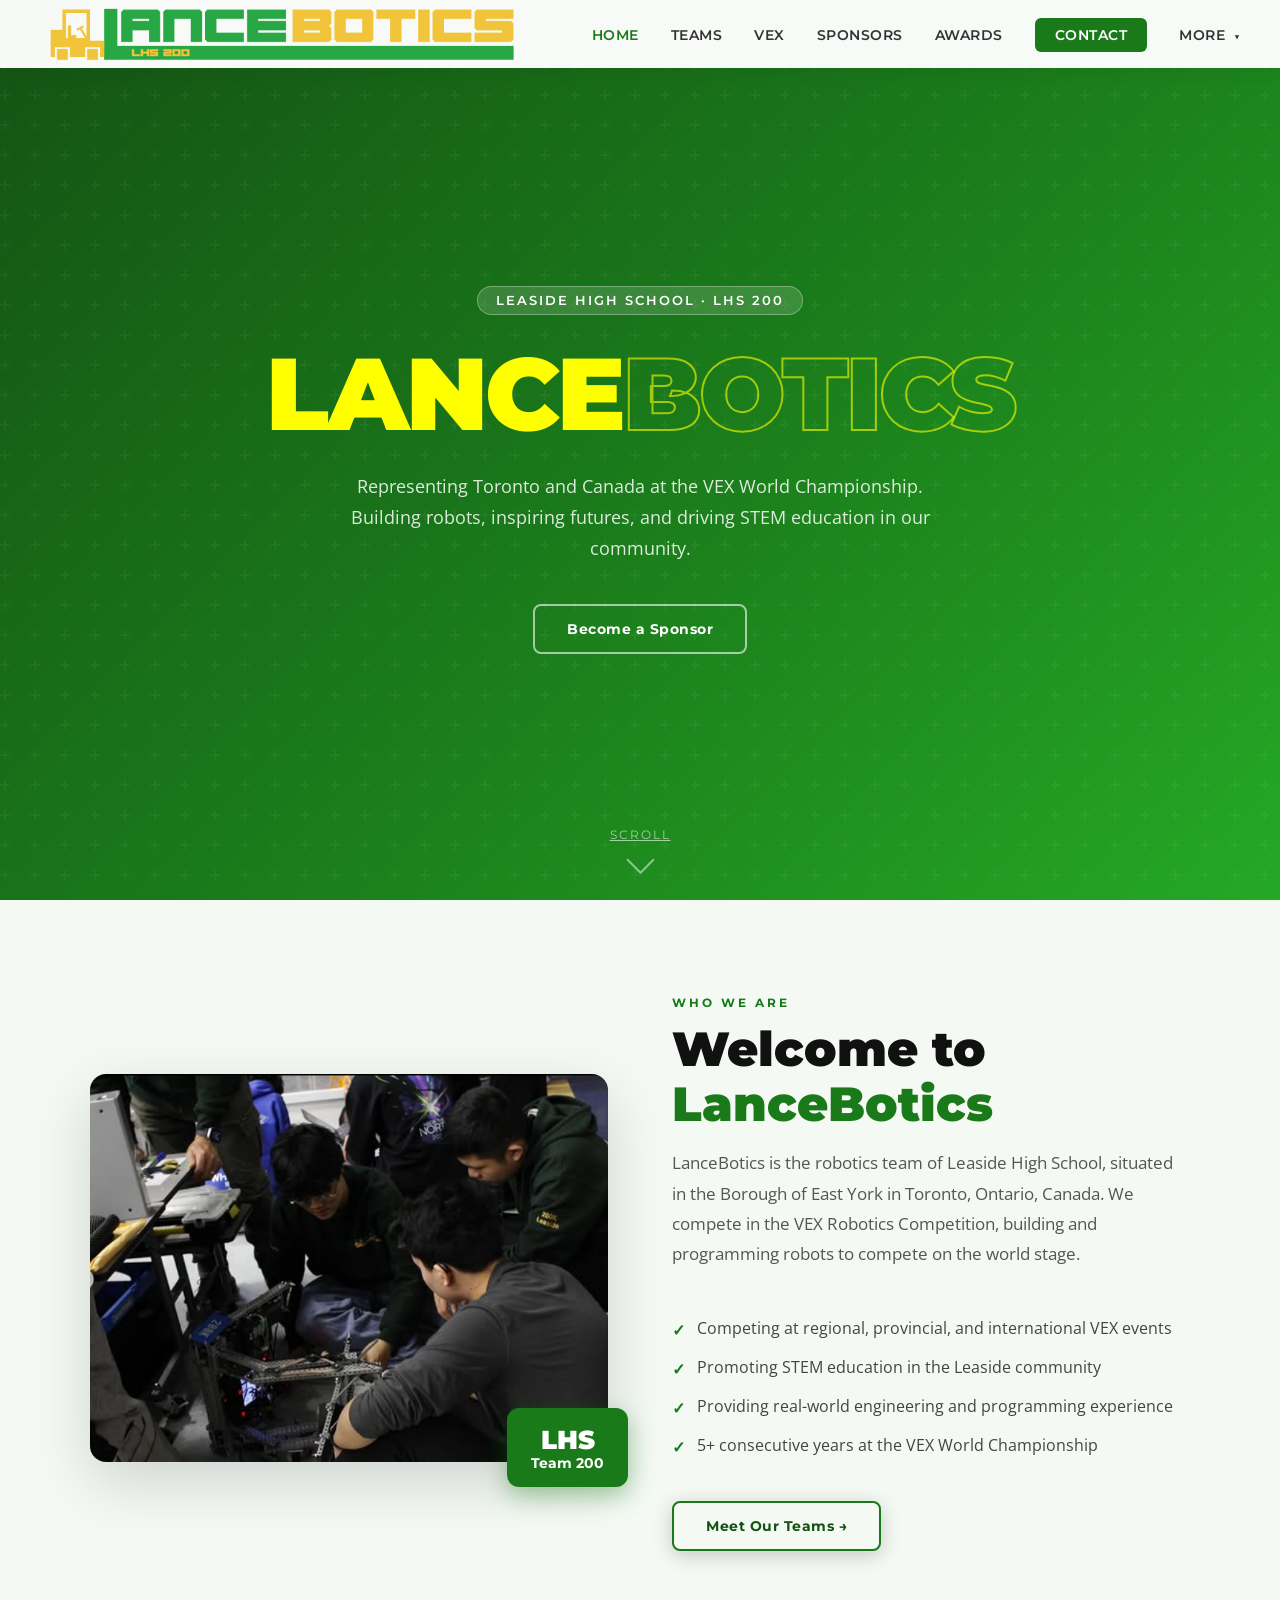
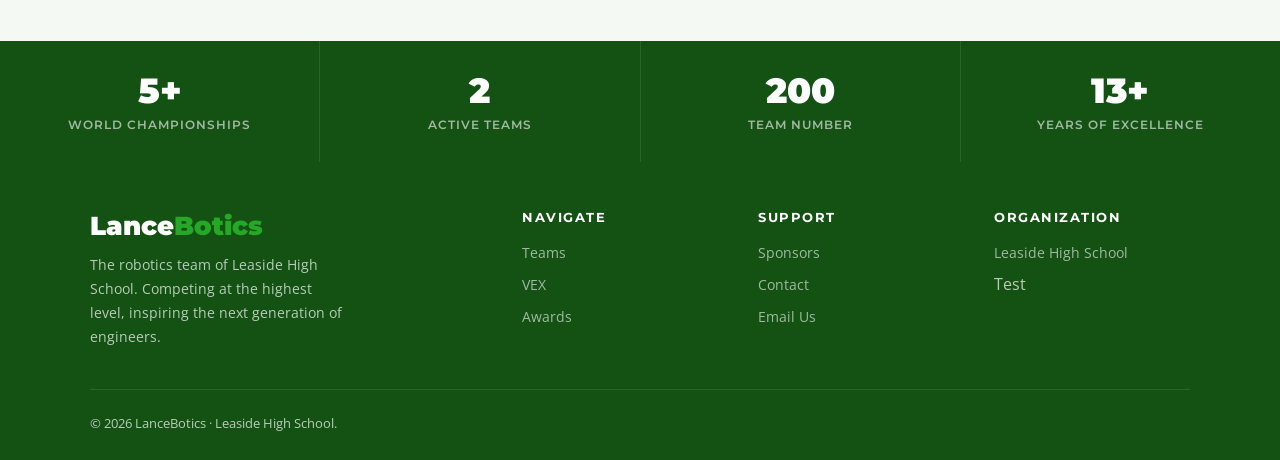
==== index.html @ e70ecf8c "Moved Html files into html folder" ====
<!DOCTYPE html>
<html lang="en">
<head>
  <meta charset="UTF-8" />
  <meta name="viewport" content="width=device-width, initial-scale=1.0"/>
  <title>Home | LanceBotics</title>
  <link rel="icon" type="image/png" href="media/logos/LanceBotics/LBIcon.png">
  <link href="https://fonts.googleapis.com/css2?family=Montserrat:wght@400;600;700;900&family=Open+Sans:wght@400;600&display=swap" rel="stylesheet"/>
  <link rel="stylesheet" href="style.css" />
</head>

<body>
<! git add .
git commit -m "Describe what you built or changed here"
git push origin VTest
>
<!-- NAV -->
<nav>
  <a href="index.html" class="nav-logo">

    <img src="media/logos/LanceBotics/LBLong.png" alt="LanceBotics Logo">
  </span></a>
  <ul class="nav-links">



    <li><a href="index.html" class="active">Home</a></li>
    <li><a href="html/teams.html">Teams</a></li>
    <li><a href="html/vex.html">VEX</a></li>
    <li><a href="html/sponsors.html">Sponsors</a></li>
    <li><a href="html/Awards.html">Awards</a></li>
    <li><a href="html/contact.html" class="nav-cta">Contact</a></li>

    <li class="dropdown">
      <a href="#" class="nav-link">
        More <span class="arrow">▼</span>
      </a>
      <ul class="dropdown-content">
        <li><a href="html/History.html">History</a></li>
        <li><a href="html/AA.html">Archives</a></li>
      </ul>
    </li>
  </ul>
</nav>


<!-- HERO -->
<section id="hero">
  <div class="hero-content">
    <div class="hero-badge">Leaside High School · LHS 200</div>

    <h1 class="hero-title">Lance<span>Botics</span></h1>

    <p class="hero-sub">
      Representing Toronto and Canada at the VEX World Championship. Building robots, inspiring futures, and driving STEM education in our community.
    </p>

    <div class="hero-buttons">
 
      <a href="sponsors.html" class="btn-outline">Become a Sponsor</a>
    </div>
  </div>

  <a href="#about" class="hero-scroll">
    <span>Scroll</span>
    <div class="scroll-arrow"></div>
  </a>
</section>



<!-- ABOUT -->
<section id="about">
  <div class="section-inner">
    <div class="about-grid">
      <div class="about-image-wrap">
        <img src="Screenshot 2026-05-28 155803.png" alt="LanceBotics Team">
        <div class="about-image-badge">
          <strong>LHS</strong>
          Team 200
        </div>
      </div>

      <div>
        <span class="section-tag">Who We Are</span>

        <h2 class="section-title">Welcome to <span>LanceBotics</span></h2>

        <p class="section-desc">
          LanceBotics is the robotics team of Leaside High School, situated in the Borough of East York in Toronto, Ontario, Canada. We compete in the VEX Robotics Competition, building and programming robots to compete on the world stage.
        </p>

        <ul class="check-list">
          <li>Competing at regional, provincial, and international VEX events</li>
          <li>Promoting STEM education in the Leaside community</li>
          <li>Providing real-world engineering and programming experience</li>
          <li>5+ consecutive years at the VEX World Championship</li>
        </ul>

        <a href="/html/teams.html" class="btn-primary" style="margin-top:28px; display:inline-block; color: var(--green-dark); background: var(--off-white); border: 2px solid var(--green);">
          Meet Our Teams →
        </a>
      </div>
    </div>
  </div>
</section>

<!-- STATS BAR -->
<div class="stats-bar" id="stats">
  <div class="stat-item">
    <strong class="stat-number">5+</strong>
    <span class="stat-label">World Championships</span>
  </div>

  <div class="stat-item">
    <strong class="stat-number">2</strong>
    <span class="stat-label">Active Teams</span>
  </div>

  <div class="stat-item">
    <strong class="stat-number">200</strong>
    <span class="stat-label">Team Number</span>
  </div>

  
  <div class="stat-item">
    <strong class="stat-number">13+</strong>
    <span class="stat-label">Years of Excellence</span>
  </div>
</div>

<!-- FOOTER -->
<footer>
  <div class="footer-inner">
    <div class="footer-grid">
      <div class="footer-brand">
        <h2>Lance<span>Botics</span></h2>
        <p>The robotics team of Leaside High School. Competing at the highest level, inspiring the next generation of engineers.</p>
      </div>

      <div class="footer-col">
        <h4>Navigate</h4>
        <ul>

          <li><a href="teams.html">Teams</a></li>
          <li><a href="vex.html">VEX</a></li>
             <li><a href="Awards.html">Awards</a></li>
        </ul>
      </div>

      <div class="footer-col">
        <h4>Support</h4>
        <ul>
          <li><a href="sponsors.html">Sponsors</a></li>
          <li><a href="contact.html">Contact</a></li>
          <li><a href="mailto:LanceBotics@gmail.com">Email Us</a></li>
        </ul>
      </div>

      <div class="footer-col">
        <h4>Organization</h4>
        <ul>
          <li><a href="https://schoolweb.tdsb.on.ca/leasidehs" target="_blank" rel="noopener noreferrer">Leaside High School</a></li>
          <li><p>Test</p></li>
        </ul>
      </div>
    </div>

    <div class="footer-bottom">
      
      
      <span>
        © 2026 LanceBotics · Leaside High School. </span>
    </div>
  </div>
</footer>

<script src="script.js"></script>
</body>
</html>
---- style.css ----
*, *::before, *::after { box-sizing: border-box; margin: 0; padding: 0; }

    :root {
      --green: #1a7a1a;
      --green-light: #25a825;
      --green-dark: #145214;
      --white: #ffffff;
      --off-white: #f4f9f4;
      --gray: #555;
      --light-gray: #e8f5e8;
    }

    html { scroll-behavior: smooth; }

    body {
      font-family: 'Open Sans', sans-serif;
      color: #222;
      background: var(--white);
    }

    /* ── NAV ── */
    nav {
      position: fixed;
      top: 0; left: 0; right: 0;
      z-index: 1000;
      background: rgba(255,255,255,0.97);
      backdrop-filter: blur(8px);
      box-shadow: 0 2px 16px rgba(0,0,0,0.08);
      display: flex;
      align-items: center;
      justify-content: space-between;
      padding: 0 40px;
      height: 68px;
    }

    .nav-logo img{
    width: 480px;
  height: auto;
  display: block;
    }

    .nav-logo span { color: var(--green-light); }

    .nav-links {
      display: flex;
      gap: 32px;
      list-style: none;
    }

    .nav-links a {
      font-family: 'Montserrat', sans-serif;
      font-weight: 600;
      font-size: 0.88rem;
      text-decoration: none;
      color: #333;
      letter-spacing: 0.5px;
      text-transform: uppercase;
      transition: color 0.2s;
    }

    .nav-links a:hover { color: var(--green); }

    .nav-cta {
      background: var(--green);
      color: var(--white) !important;
      padding: 8px 20px;
      border-radius: 6px;
      transition: background 0.2s !important;
    }

    .nav-cta:hover { background: var(--green-dark) !important; color: white !important; }

    /* ── HERO ── */
    #hero {
      min-height: 100vh;
      background: linear-gradient(135deg, var(--green-dark) 0%, var(--green) 50%, var(--green-light) 100%);
      display: flex;
      align-items: center;
      justify-content: center;
      text-align: center;
      padding: 100px 20px 60px;
      position: relative;
      overflow: hidden;
    }

    #hero::before {
      content: '';
      position: absolute;
      inset: 0;
      background: url("data:image/svg+xml,%3Csvg width='60' height='60' viewBox='0 0 60 60' xmlns='http://www.w3.org/2000/svg'%3E%3Cg fill='none' fill-rule='evenodd'%3E%3Cg fill='%23ffffff' fill-opacity='0.04'%3E%3Cpath d='M36 34v-4h-2v4h-4v2h4v4h2v-4h4v-2h-4zm0-30V0h-2v4h-4v2h4v4h2V6h4V4h-4zM6 34v-4H4v4H0v2h4v4h2v-4h4v-2H6zM6 4V0H4v4H0v2h4v4h2V6h4V4H6z'/%3E%3C/g%3E%3C/g%3E%3C/svg%3E");
    }

    .hero-content { position: relative; z-index: 1; max-width: 800px; }

    .hero-badge {
      display: inline-block;
      background: rgba(255,255,255,0.15);
      color: white;
      font-family: 'Montserrat', sans-serif;
      font-weight: 600;
      font-size: 0.8rem;
      letter-spacing: 2px;
      text-transform: uppercase;
      padding: 6px 18px;
      border-radius: 20px;
      border: 1px solid rgba(255,255,255,0.3);
      margin-bottom: 28px;
    }

    .hero-title {
      font-family: 'Montserrat', sans-serif;
      font-weight: 900;
      font-size: clamp(3.5rem, 8vw, 7rem);
      color: yellow;
      line-height: 1;
      letter-spacing: -3px;
      margin-bottom: 24px;
      text-transform: uppercase;
    }

    .hero-title span {
      color: transparent;
      -webkit-text-stroke: 2px rgba(255, 255, 0, 0.6);
    }

    .hero-sub {
      font-size: 1.15rem;
      color: rgba(255,255,255,0.85);
      line-height: 1.7;
      max-width: 580px;
      margin: 0 auto 40px;
    }

    .hero-buttons { display: flex; gap: 16px; justify-content: center; flex-wrap: wrap; }

    .btn-primary {
      background: white;
      color: var(--green-dark);
      font-family: 'Montserrat', sans-serif;
      font-weight: 700;
      font-size: 0.9rem;
      padding: 14px 32px;
      border-radius: 8px;
      text-decoration: none;
      letter-spacing: 0.5px;
      transition: transform 0.2s, box-shadow 0.2s;
      box-shadow: 0 4px 20px rgba(0,0,0,0.2);
    }

    .btn-primary:hover { transform: translateY(-2px); box-shadow: 0 8px 30px rgba(0,0,0,0.25); }

    .btn-outline {
      background: transparent;
      color: white;
      font-family: 'Montserrat', sans-serif;
      font-weight: 700;
      font-size: 0.9rem;
      padding: 14px 32px;
      border-radius: 8px;
      text-decoration: none;
      letter-spacing: 0.5px;
      border: 2px solid rgba(255,255,255,0.6);
      transition: background 0.2s, border-color 0.2s;
    }

    .btn-outline:hover { background: rgba(255,255,255,0.1); border-color: white; }

.hero-scroll:link,
.hero-scroll:visited,
.hero-scroll:hover,
.hero-scroll:active
    .hero-scroll {
      position: absolute;
      bottom: 30px;
      left: 50%;
      transform: translateX(-50%);
      color: rgba(255,255,255,0.6);
      font-size: 0.75rem;
      letter-spacing: 2px;
      text-transform: uppercase;
      font-family: 'Montserrat', sans-serif;
      display: flex;
      flex-direction: column;
      align-items: center;
      gap: 8px;
    }

    .scroll-arrow {
      width: 20px; height: 20px;
      border-right: 2px solid rgba(255,255,255,0.5);
      border-bottom: 2px solid rgba(255,255,255,0.5);
      transform: rotate(45deg);
      animation: bounce 1.5s infinite;
    }

    @keyframes bounce {
      0%, 100% { transform: rotate(45deg) translateY(0); }
      50% { transform: rotate(45deg) translateY(5px); }
    }

    /* ── STATS BAR ── */
    .stats-bar {
      background: var(--green-dark);
      display: flex;
      justify-content: center;
      gap: 0;
      flex-wrap: wrap;
    }

    .stat-item {
      flex: 1;
      min-width: 160px;
      text-align: center;
      padding: 28px 20px;
      border-right: 1px solid rgba(255,255,255,0.1);
    }

    .stat-item:last-child { border-right: none; }

    .stat-number {
      font-family: 'Montserrat', sans-serif;
      font-weight: 900;
      font-size: 2.2rem;
      color: white;
      display: block;
    }

    .stat-label {
      font-size: 0.78rem;
      color: rgba(255,255,255,0.6);
      text-transform: uppercase;
      letter-spacing: 1px;
      font-family: 'Montserrat', sans-serif;
      font-weight: 600;
    }

    /* ── SECTIONS ── */
    section { padding: 90px 20px; }

    .section-inner { max-width: 1100px; margin: 0 auto; }

    .section-tag {
      display: inline-block;
      font-family: 'Montserrat', sans-serif;
      font-weight: 700;
      font-size: 0.72rem;
      letter-spacing: 3px;
      text-transform: uppercase;
      color: var(--green);
      margin-bottom: 12px;
    }

    .section-title {
      font-family: 'Montserrat', sans-serif;
      font-weight: 900;
      font-size: clamp(2rem, 4vw, 3rem);
      line-height: 1.15;
      color: #111;
      margin-bottom: 16px;
    }

    .section-title span { color: var(--green); }

    .section-desc {
      font-size: 1.05rem;
      color: var(--gray);
      line-height: 1.8;
      max-width: 560px;
      margin-bottom: 48px;
    }

    /* ── ABOUT ── */
    #about { background: var(--off-white); }

    .about-grid {
      display: grid;
      grid-template-columns: 1fr 1fr;
      gap: 64px;
      align-items: center;
    }

    .about-image-wrap {
      position: relative;
    }

    .about-image-wrap img {
      width: 100%;
      border-radius: 16px;
      object-fit: cover;
      aspect-ratio: 4/3;
      box-shadow: 0 20px 60px rgba(0,0,0,0.15);
    }

        .VEX_IMAGE img{
      width: 100%;
      border-radius: 25px;
      object-fit: cover;
      aspect-ratio: 7/4;
      box-shadow: 0 20px 60px rgba(0,0,0,0.15);
    }

    .VEX_IMAGE:hover {
      transform: translateY(-4px);
      box-shadow: 0 30px 80px rgba(0,0,0,0.25);
       border-radius: 25px;
    }

    .about-image-badge {
      position: absolute;
      bottom: -20px;
      right: -20px;
      background: var(--green);
      color: white;
      font-family: 'Montserrat', sans-serif;
      font-weight: 700;
      font-size: 0.85rem;
      padding: 16px 24px;
      border-radius: 12px;
      box-shadow: 0 8px 24px rgba(26,122,26,0.4);
      text-align: center;
    }

    .about-image-badge strong { display: block; font-size: 1.6rem; font-weight: 900; }

    .check-list { list-style: none; margin-top: 16px; }

    .check-list li {
      display: flex;
      align-items: flex-start;
      gap: 12px;
      margin-bottom: 14px;
      font-size: 0.97rem;
      color: #444;
      line-height: 1.5;
    }

    .check-list li::before {
      content: '✓';
      color: var(--green);
      font-weight: 700;
      font-size: 1rem;
      margin-top: 1px;
      flex-shrink: 0;
    }

/* ── TEAMS ── */
#teams {
  background: linear-gradient(180deg, #3ff73f 0%, #3ebd3e 100%);
}

.teams-grid {
  display: grid;
  grid-template-columns: repeat(auto-fit, minmax(240px, 1fr));
  gap: 30px;
  margin-top: 120px;
}


.Teams_LanceBotics {
  font-family: 'Montserrat', sans-serif;
      font-weight: 970;
      font-size: clamp(2.5rem, 7vw, 2.5rem);
      color: yellow;
      line-height: 1;
      letter-spacing: -3px;
      margin-bottom: 24px;
      text-transform: uppercase;
}


.team-card,
.team-card:link,
.team-card:visited,
.team-card:active,
.team-card:focus {
  background: #60ed60;
  border-radius: 18px;
  padding: 35px 25px;
  text-align: center;
  border: 2px solid #86aa86;
  transition: border-color 0.2s, transform 0.2s, box-shadow 0.2s;
  cursor: pointer;

  text-decoration: none;
  color: inherit;
  display: block;
  outline: none;
  position: relative;
  overflow: hidden;
}

/* softer, lighter yellow corner */
.team-card::before {
  content: "";
  position: absolute;
  top: -50px;
  right: -50px;
  width: 120px;
  height: 120px;
  background: #ebe3b9;
  border-radius: 50%;
  opacity: 0.22;
}

/* darker green bottom line */
.team-card::after {
  content: "";
  position: absolute;
  left: 28px;
  right: 28px;
  bottom: 0;
  height: 5px;
  background: #145214;
  border-radius: 999px 999px 0 0;
}

.team-card:hover {
  border-color: #145214;
  transform: translateY(-6px);
  box-shadow: 0 18px 45px rgba(20, 82, 20, 0.14);
  text-decoration: none;
  color: inherit;
}


.team-photo img {
  width: 60%;
  border-radius: 17px;
  object-fit: cover;
  aspect-ratio: 4/3;
  box-shadow: 0 20px 60px rgba(0,0,0,0.15);
}

.team-number {
  font-family: 'Montserrat', sans-serif;
  font-weight: 900;
  font-size: 3.4rem;
  color: #145214;
  line-height: 1;
  margin-bottom: 10px;
  position: relative;
  z-index: 1;
}

.team-name {
  font-family: 'Montserrat', sans-serif;
  font-weight: 800;
  font-size: 1.05rem;
  color: #111;
  margin-bottom: 10px;
  position: relative;
  z-index: 1;
}

.team-desc {
  font-size: 0.9rem;
  color: #4a4a4a;
  line-height: 1.6;
  position: relative;
  z-index: 1;
}

.team-tag {
  display: inline-block;
  margin-top: 16px;
  background: #fff6c7;
  color: #145214;
  font-family: 'Montserrat', sans-serif;
  font-weight: 700;
  font-size: 0.75rem;
  padding: 6px 14px;
  border-radius: 20px;
  letter-spacing: 0.5px;
  position: relative;
  z-index: 1;
}
.members-design {
  padding: 60px 20px;
  text-align: center;
  background: #f4f9f4;
}

.members-design h4 {
  font-family: 'Montserrat', sans-serif;
  font-size: 2rem;
  color: var(--green-dark);
  margin-bottom: 35px;
}

.member-slider-wrapper {
  max-width: 1050px;
  margin: 0 auto;
  display: grid;
  grid-template-columns: 50px 1fr 50px;
  align-items: center;
  gap: 14px;
}

.members-slider {
  display: flex;
  overflow-x: auto;
  scroll-behavior: smooth;
  scroll-snap-type: x mandatory;
  scrollbar-width: none;
}

.members-slider::-webkit-scrollbar {
  display: none;
}

.members-page {
  min-width: 100%;
  scroll-snap-align: start;

  display: grid;
  grid-template-columns: repeat(3, 1fr);
  gap: 35px;
  padding: 10px 5px 25px;
}

.member-card {
  background: white;
  border-radius: 18px;
  padding: 28px 20px;
  box-shadow: 0 12px 30px rgba(0,0,0,0.08);
  border: 2px solid var(--light-gray);
  transition: transform 0.2s, box-shadow 0.2s;
}

.member-card:hover {
  transform: translateY(-6px);
  box-shadow: 0 18px 45px rgba(26,122,26,0.14);
}

.member-card img {
  width: 190px;
  height: 230px;
  object-fit: cover;
  border-radius: 50%;
  border: 5px solid var(--green);
  margin-bottom: 18px;
}

.member-card h2 {
  font-family: 'Montserrat', sans-serif;
  font-size: 1.35rem;
  color: #111;
  margin-bottom: 6px;
}

.member-card p {
  font-size: 0.95rem;
  color: var(--gray);
  font-weight: 600;
}

.scroll-btn {
  width: 46px;
  height: 46px;
  border-radius: 50%;
  border: none;
  background: var(--green);
  color: white;
  font-size: 2rem;
  font-weight: bold;
  cursor: pointer;
  transition: background 0.2s, transform 0.2s;
  z-index: 5;
}

.scroll-btn:hover {
  background: var(--green-dark);
  transform: scale(1.08);
}

@media (max-width: 900px) {
  .members-page {
    grid-template-columns: repeat(2, 1fr);
  }

  .member-card img {
    width: 150px;
    height: 190px;
  }
}

@media (max-width: 600px) {
  .member-slider-wrapper {
    grid-template-columns: 40px 1fr 40px;
    gap: 8px;
  }

  .members-page {
    grid-template-columns: 1fr;
  }

  .scroll-btn {
    width: 38px;
    height: 38px;
    font-size: 1.6rem;
  }
}

.robot-slider-wrapper {
  max-width: 1100px;
  margin: 0 auto;
  display: grid;
  grid-template-columns: 50px 1fr 50px;
  align-items: center;
  gap: 14px;
}

.robot-slider {
  display: flex;
  overflow-x: auto;
  scroll-behavior: smooth;
  scroll-snap-type: x mandatory;
  scrollbar-width: none;
}

.robot-slider::-webkit-scrollbar {
  display: none;
}

.robot-page {
  min-width: 100%;
  scroll-snap-align: start;
  display: grid;
  grid-template-columns: repeat(3, 1fr);
  gap: 24px;
  padding: 10px 5px 25px;
}

.robot-card {
  background: white;
  border-radius: 25px;
  padding: 12px;
  box-shadow: 0 12px 30px rgba(0,0,0,0.08);
  border: 2px solid var(--light-gray);
}



.robot-card img {
  width: 100%;
  border-radius: 25px;
  object-fit: cover;
  aspect-ratio: 12/10;
  box-shadow: 0 20px 60px rgba(0,0,0,0.15);
}


.robot-scroll-btn {
  width: 46px;
  height: 46px;
  border-radius: 50%;
  border: none;
  background: var(--green);
  color: white;
  font-size: 2rem;
  font-weight: bold;
  cursor: pointer;
  z-index: 5;
  transition: background 0.2s, transform 0.2s;
}

.robot-scroll-btn:hover {
  background: var(--green-dark);
  transform: scale(1.08);
}

@media (max-width: 900px) {
  .robot-page {
    grid-template-columns: repeat(2, 1fr);
  }
}

@media (max-width: 600px) {
  .robot-slider-wrapper {
    grid-template-columns: 40px 1fr 40px;
    gap: 8px;
  }

  .robot-page {
    grid-template-columns: 1fr;
  }

  .robot-scroll-btn {
    width: 38px;
    height: 38px;
    font-size: 1.6rem;
  }
}



html {
  scroll-behavior: smooth;
}



    /* ── VEX ── */
    #vex { background: var(--off-white); }

    .vex-grid {
      display: grid;
      grid-template-columns: 1fr 1fr;
      gap: 64px;
      align-items: center;
    }

    .feature-list { list-style: none; margin-top: 8px; }

    .feature-list li {
      display: flex;
      gap: 16px;
      margin-bottom: 24px;
      align-items: flex-start;
    }

    .feature-icon img{
      width: 44px;
      height: 44px;
      background: var(--light-gray);
      border-radius: 10px;
      display: flex;
      align-items: center;
      justify-content: center;
      font-size: 1.2rem;
      flex-shrink: 0;
    }

      .feature-icon{
      width: 44px;
      height: 44px;
      background: var(--light-gray);
      border-radius: 10px;
      display: flex;
      align-items: center;
      justify-content: center;
      font-size: 1.6rem;
      flex-shrink: 0;
    }


    .feature-text h4 {
      font-family: 'Montserrat', sans-serif;
      font-weight: 700;
      font-size: 0.95rem;
      color: #111;
      margin-bottom: 4px;
    }

    .feature-text p {
      font-size: 0.88rem;
      color: var(--gray);
      line-height: 1.6;
    }

    .vex-visual {
      background: linear-gradient(135deg, var(--green-dark), var(--green));
      border-radius: 20px;
      padding: 48px 40px;
      color: white;
      text-align: center;
    }

    .vex-visual h3 {
      font-family: 'Montserrat', sans-serif;
      font-weight: 900;
      font-size: 2rem;
      margin-bottom: 16px;
    }

    .vex-visual p {
      opacity: 0.85;
      font-size: 0.95rem;
      line-height: 1.7;
      margin-bottom: 28px;
    }

    .vex-icons {
      display: flex;
      justify-content: center;
      gap: 20px;
      flex-wrap: wrap;
    }

    .vex-icon-item {
      background: rgba(255,255,255,0.12);
      border-radius: 12px;
      padding: 16px 20px;
      text-align: center;
      min-width: 80px;
    }

    .vex-icon-item .icon { font-size: 1.8rem; display: block; margin-bottom: 6px; }
    .vex-icon-item span { font-size: 0.72rem; font-family: 'Montserrat', sans-serif; font-weight: 600; opacity: 0.8; letter-spacing: 0.5px; }

    /* ── COMMUNITY ── */
    #community {
      background: linear-gradient(135deg, var(--green-dark) 0%, var(--green) 100%);
      color: white;
    }

    #community .section-title { color: white; }
    #community .section-title span { color: rgba(255,255,255,0.7); }
    #community .section-desc { color: rgba(255,255,255,0.8); }
    #community .section-tag { color: rgba(255,255,255,0.6); }

    .community-grid {
      display: grid;
      grid-template-columns: repeat(auto-fit, minmax(280px, 1fr));
      gap: 24px;
    }

    .community-card {
      background: rgba(255,255,255,0.1);
      backdrop-filter: blur(8px);
      border: 1px solid rgba(255,255,255,0.15);
      border-radius: 16px;
      padding: 32px 28px;
      transition: background 0.2s, transform 0.2s;
    }

    .community-card:hover {
      background: rgba(255,255,255,0.15);
      transform: translateY(-4px);
    }

    .community-card .icon { font-size: 2rem; margin-bottom: 16px; display: block; }

    .community-card h3 {
      font-family: 'Montserrat', sans-serif;
      font-weight: 700;
      font-size: 1.05rem;
      color: white;
      margin-bottom: 10px;
    }

    .community-card p {
      font-size: 0.9rem;
      color: rgba(255,255,255,0.75);
      line-height: 1.7;
    }





    /* ── AWARDS PAGE ── */

.awards-page {
  background: var(--off-white);
  padding: 120px 20px 90px;
}

.awards-header {
  max-width: 780px;
  margin-bottom: 42px;
}

.awards-lead {
  font-size: 1.05rem;
  color: var(--gray);
  line-height: 1.8;
}

.awards-summary {
  display: grid;
  grid-template-columns: repeat(3, 1fr);
  gap: 18px;
  margin-bottom: 45px;
}

.awards-summary div {
  background: white;
  border-radius: 16px;
  padding: 24px;
  border-left: 6px solid var(--green);
  box-shadow: 0 10px 28px rgba(0,0,0,0.06);
}

.awards-summary strong {
  display: block;
  font-family: 'Montserrat', sans-serif;
  font-size: 2.1rem;
  color: var(--green-dark);
  margin-bottom: 4px;
}

.awards-summary span {
  font-family: 'Montserrat', sans-serif;
  font-size: 0.8rem;
  font-weight: 700;
  color: var(--gray);
  text-transform: uppercase;
  letter-spacing: 0.8px;
}

.season-awards {
  background: white;
  border-radius: 35px;
  padding: 40px;
  margin-bottom: 34px;
  box-shadow: 0 12px 35px rgba(0,0,0,0.07);
  border: 7px solid var(--light-gray);
}

.season-awards h3 {
  font-family: 'Montserrat', sans-serif;
  font-size: 1.5rem;
  color: var(--green-dark);
  margin-bottom: 24px;
}

.dark-season {
  background: var(--green-dark);
  color: white;
}

.dark-season h3 {
  color: white;
}

.awards-grid {
  display: grid;
  grid-template-columns: repeat(2, 1fr);
  gap: 22px;
}

.award-card {
  display: grid;
  grid-template-columns: 370px 1fr;
  gap: 18px;
  align-items: center;
  background: var(--off-white);
  border-radius: 16px;
  overflow: hidden;
  border: 1px solid var(--light-gray);
}

.dark-season .award-card {
  background: rgba(255,255,255,0.1);
  border-color: rgba(255,255,255,0.14);
}

.award-card img {
  width: 380px;
  height: 420px;
  object-fit: cover;
  display: block;
  border-radius: 12px;
}

.award-card h4 {
  font-family: 'Montserrat', sans-serif;
  font-size: 1rem;
  color: #111;
  margin-bottom: 5px;
}

.dark-season .award-card h4 {
  color: white;
}

.award-card p {
  font-family: 'Montserrat', sans-serif;
  font-weight: 800;
  color: var(--green);
  margin-bottom: 4px;
}

.dark-season .award-card p {
  color: #fff2a6;
}

.award-card span {
  font-size: 0.85rem;
  color: var(--gray);
  line-height: 1.5;
}

.dark-season .award-card span {
  color: rgba(255,255,255,0.78);
}

@media (max-width: 900px) {
  .awards-summary,
  .awards-grid {
    grid-template-columns: 1fr;
  }

  .award-card {
    grid-template-columns: 110px 1fr;
  }

 
}

.awards-grid .award-card:last-child:nth-child(odd) {
  grid-column: 1 / -1;
  max-width: 50%;
}

@media (max-width: 520px) {
  .award-card {
    grid-template-columns: 1fr;
  }

  .award-card img {
    width: 100%;
    height: 190px;
  }
}


    /* ── SPONSORS ── */
   

    .sponsor-cta {
      background: var(--green);
      color: white;
      font-family: 'Montserrat', sans-serif;
      font-weight: 700;
      font-size: 0.95rem;
      padding: 16px 40px;
      border-radius: 8px;
      text-decoration: none;
      display: inline-block;
      transition: background 0.2s, transform 0.2s;
      box-shadow: 0 4px 20px rgba(26,122,26,0.3);
    }

    .sponsor-cta:hover {
      background: var(--green-dark);
      transform: translateY(-2px);
    }



.sponsors-page {
  background: var(--off-white);
  padding-top: 120px;
}

.sponsors-header {
  max-width: 760px;
  margin-bottom: 50px;
}

.sponsors-lead {
  font-size: 1.05rem;
  color: var(--gray);
  line-height: 1.8;
  max-width: 720px;
}

.sponsor-main-grid {
  display: grid;
  grid-template-columns: 1.1fr 1fr;
  gap: 32px;
  align-items: stretch;
}

.sponsor-text-card,
.sponsor-list-card {
  background: white;
  border-radius: 18px;
  padding: 36px;
  box-shadow: 0 12px 35px rgba(0,0,0,0.07);
  border: 1px solid var(--light-gray);
}

.sponsor-text-card {
  border-left: 8px solid var(--green);
}

.sponsor-text-card h3,
.sponsor-list-card h3,
.sponsor-bottom h3 {
  font-family: 'Montserrat', sans-serif;
  font-size: 1.35rem;
  color: var(--green-dark);
  margin-bottom: 18px;
}

.sponsor-text-card p {
  color: var(--gray);
  line-height: 1.8;
  margin-bottom: 18px;
}

.sponsor-needs-list {
  list-style: none;
}

.sponsor-needs-list li {
  display: flex;
  gap: 16px;
  padding: 18px 0;
  border-bottom: 1px solid var(--light-gray);
}

.sponsor-needs-list li:last-child {
  border-bottom: none;
}

.sponsor-needs-list li > span {
  width: 38px;
  height: 38px;
  border-radius: 50%;
  background: var(--green);
  color: white;
  font-family: 'Montserrat', sans-serif;
  font-weight: 800;
  font-size: 0.8rem;
  display: flex;
  align-items: center;
  justify-content: center;
  flex-shrink: 0;
}

.sponsor-needs-list h4 {
  font-family: 'Montserrat', sans-serif;
  color: #111;
  font-size: 0.95rem;
  margin-bottom: 4px;
}

.sponsor-needs-list p {
  color: var(--gray);
  font-size: 0.9rem;
  line-height: 1.6;
}

.sponsor-bottom {
  margin-top: 36px;
  background: var(--green-dark);
  border-radius: 18px;
  padding: 34px;
  color: white;
}

.sponsor-bottom h3 {
  color: white;
}

.sponsor-reasons {
  display: grid;
  grid-template-columns: repeat(3, 1fr);
  gap: 22px;
}

.sponsor-reasons div {
  background: rgba(255,255,255,0.09);
  border-radius: 14px;
  padding: 22px;
}

.sponsor-reasons h4 {
  font-family: 'Montserrat', sans-serif;
  color: white;
  margin-bottom: 8px;
  font-size: 0.95rem;
}

.sponsor-reasons p {
  color: rgba(255,255,255,0.78);
  font-size: 0.9rem;
  line-height: 1.6;
}

.sponsor-cta {
  margin-top: 10px;
}

@media (max-width: 900px) {
  .sponsor-main-grid,
  .sponsor-reasons {
    grid-template-columns: 1fr;
  }

  .sponsors-page {
    padding-top: 100px;
  }
}

    /* ── CONTACT ── */
    #contact { background: var(--off-white); }

    .contact-grid {
      display: grid;
      grid-template-columns: 1fr 1fr;
      gap: 64px;
      align-items: start;
    }

    .contact-info-item {
      display: flex;
      align-items: flex-start;
      gap: 16px;
      margin-bottom: 28px;
    }

    .contact-icon {
      width: 44px;
      height: 44px;
      background: var(--green);
      border-radius: 10px;
      display: flex;
      align-items: center;
      justify-content: center;
      font-size: 1.1rem;
      color: white;
      flex-shrink: 0;
    }

    .contact-info-item h4 {
      font-family: 'Montserrat', sans-serif;
      font-weight: 700;
      font-size: 0.85rem;
      color: #111;
      margin-bottom: 4px;
    }

    .contact-info-item p, .contact-info-item a {
      font-size: 0.92rem;
      color: var(--gray);
      text-decoration: none;
    }

    .contact-info-item a:hover { color: var(--green); }

    .social-links {
      display: flex;
      gap: 20px;
      margin-top: 8px;
        width: 1px;
      height: 30px;
    }

    .social-links img {
      width: 25px;
      height: 30px;
      object-fit: contain;
    }

    .social-link {
      background: var(--light-gray);
      border-radius: 8px;
      display: flex;
      align-items: center;
      justify-content: center;
      text-decoration: none;
      font-size: 1rem;
      transition: background 0.2s, transform 0.2s;
    }

    .social-link:hover {
      background: var(--green);
      transform: translateY(-2px);
    }

    .contact-form {
      background: white;
      border-radius: 16px;
      padding: 36px;
      box-shadow: 0 8px 32px rgba(0,0,0,0.06);
    }

    .contact-form h3 {
      font-family: 'Montserrat', sans-serif;
      font-weight: 700;
      font-size: 1.2rem;
      color: #111;
      margin-bottom: 24px;
    }

    .form-group { margin-bottom: 16px; }

    .form-group label {
      display: block;
      font-family: 'Montserrat', sans-serif;
      font-weight: 600;
      font-size: 0.8rem;
      color: #555;
      margin-bottom: 6px;
      letter-spacing: 0.5px;
    }

    .form-group input,
    .form-group textarea {
      width: 100%;
      padding: 12px 16px;
      border: 1.5px solid #e0e0e0;
      border-radius: 8px;
      font-family: 'Open Sans', sans-serif;
      font-size: 0.92rem;
      outline: none;
      transition: border-color 0.2s;
      color: #222;
    }

    .form-group input:focus,
    .form-group textarea:focus {
      border-color: var(--green);
    }

    .form-group textarea { resize: vertical; min-height: 100px; }

    .form-submit {
      width: 100%;
      background: var(--green);
      color: white;
      font-family: 'Montserrat', sans-serif;
      font-weight: 700;
      font-size: 0.9rem;
      padding: 13px;
      border: none;
      border-radius: 8px;
      cursor: pointer;
      transition: background 0.2s;
      margin-top: 4px;
    }

    .form-submit:hover { background: var(--green-dark); }

    /* ── FOOTER ── */
    footer {
      background: var(--green-dark);
      color: rgba(255,255,255,0.7);
      padding: 48px 40px 28px;
    }

    .footer-inner {
      max-width: 1100px;
      margin: 0 auto;
    }

    .footer-grid {
      display: grid;
      grid-template-columns: 2fr 1fr 1fr 1fr;
      gap: 40px;
      margin-bottom: 40px;
    }

    .footer-brand h2 {
      font-family: 'Montserrat', sans-serif;
      font-weight: 900;
      font-size: 1.6rem;
      color: white;
      margin-bottom: 12px;
    }

    .footer-brand h2 span { color: var(--green-light); }

    .footer-brand p {
      font-size: 0.88rem;
      line-height: 1.7;
      max-width: 260px;
    }

    .footer-col h4 {
      font-family: 'Montserrat', sans-serif;
      font-weight: 700;
      font-size: 0.8rem;
      color: white;
      text-transform: uppercase;
      letter-spacing: 1.5px;
      margin-bottom: 16px;
    }

    .footer-col ul { list-style: none; }
    .footer-col ul li { margin-bottom: 10px; }

    .footer-col ul li a {
      color: rgba(255,255,255,0.6);
      text-decoration: none;
      font-size: 0.88rem;
      transition: color 0.2s;
    }

    .footer-col ul li a:hover { color: white; }

    .footer-bottom {
      border-top: 1px solid rgba(255,255,255,0.1);
      padding-top: 24px;
      display: flex;
      justify-content: space-between;
      align-items: center;
      font-size: 0.82rem;
    }

    /* ── RESPONSIVE ── */
    @media (max-width: 900px) {
      nav { padding: 0 20px; }
      .nav-links { display: none; }
      .about-grid, .vex-grid, .contact-grid { grid-template-columns: 1fr; gap: 40px; }
      .footer-grid { grid-template-columns: 1fr 1fr; }
      .about-image-badge { right: 10px; bottom: -10px; }
    }

    @media (max-width: 600px) {
      section { padding: 60px 16px; }
      .footer-grid { grid-template-columns: 1fr; }
      .footer-bottom { flex-direction: column; gap: 10px; text-align: center; }
      .hero-title { letter-spacing: -1px; }
    }

/* ── MULTI-PAGE ACTIVE NAV ── */
.nav-links a.active {
  color: var(--green);
}

.page-hero {
  padding-top: 120px;
  padding-bottom: 60px;
  background: linear-gradient(135deg, var(--green-dark), var(--green));
  color: white;
  text-align: center;
}

.page-hero h1 {
  font-family: 'Montserrat', sans-serif;
  font-weight: 900;
  font-size: clamp(2.4rem, 6vw, 4.5rem);
  text-transform: uppercase;
  letter-spacing: -1px;
  margin-bottom: 14px;
}

.page-hero p {
  max-width: 650px;
  margin: 0 auto;
  color: rgba(255,255,255,0.85);
  line-height: 1.7;
}



.center-image {
  display: block;
  margin-left: auto;
  margin-right: auto;
  /* Optional: prevents the image from breaking layout on smaller screens */
  max-width: 100%; 
  height: auto;
}

/* --- Navigation Dropdown Menu --- */

/* Positions the dropdown menu relative to the parent list item */
.nav-links .dropdown {
  position: relative;
}

/* Style for the mini down arrow icon next to text */
.nav-links .arrow {
  font-size: 10px;
  margin-left: 4px;
  vertical-align: middle;
}

/* Hidden by default, positioned absolutely beneath the nav link */
.dropdown-content {
  display: none;
  position: absolute;
  top: 100%;
  left: 0;
  background-color: #ffffff; /* Match your nav background color */
  min-width: 160px;
  box-shadow: 0px 8px 16px rgba(0, 0, 0, 0.1);
  padding: 10px 0;
  margin: 0;
  list-style: none;
  z-index: 100;
  border-radius: 4px;
}

/* Individual dropdown links alignment */
.dropdown-content li {
  width: 100%;
  margin: 0 !important; /* Overrides any horizontal margins from nav-links */
}

/* Styling the links inside the dropdown menu */
.dropdown-content a {
  color: #333333 !important; /* Changes text color inside the menu block */
  padding: 10px 20px;
  display: block;
  text-decoration: none;
  font-family: 'Open Sans', sans-serif;
  font-size: 14px;
  transition: background-color 0.2s ease;
}

/* Background hover effect for individual dropdown links */
.dropdown-content a:hover {
  background-color: #f5f5f5; 
}

/* The magic step: Shows the dropdown box when hovering over the menu element */
.dropdown:hover .dropdown-content {
  display: block;
}
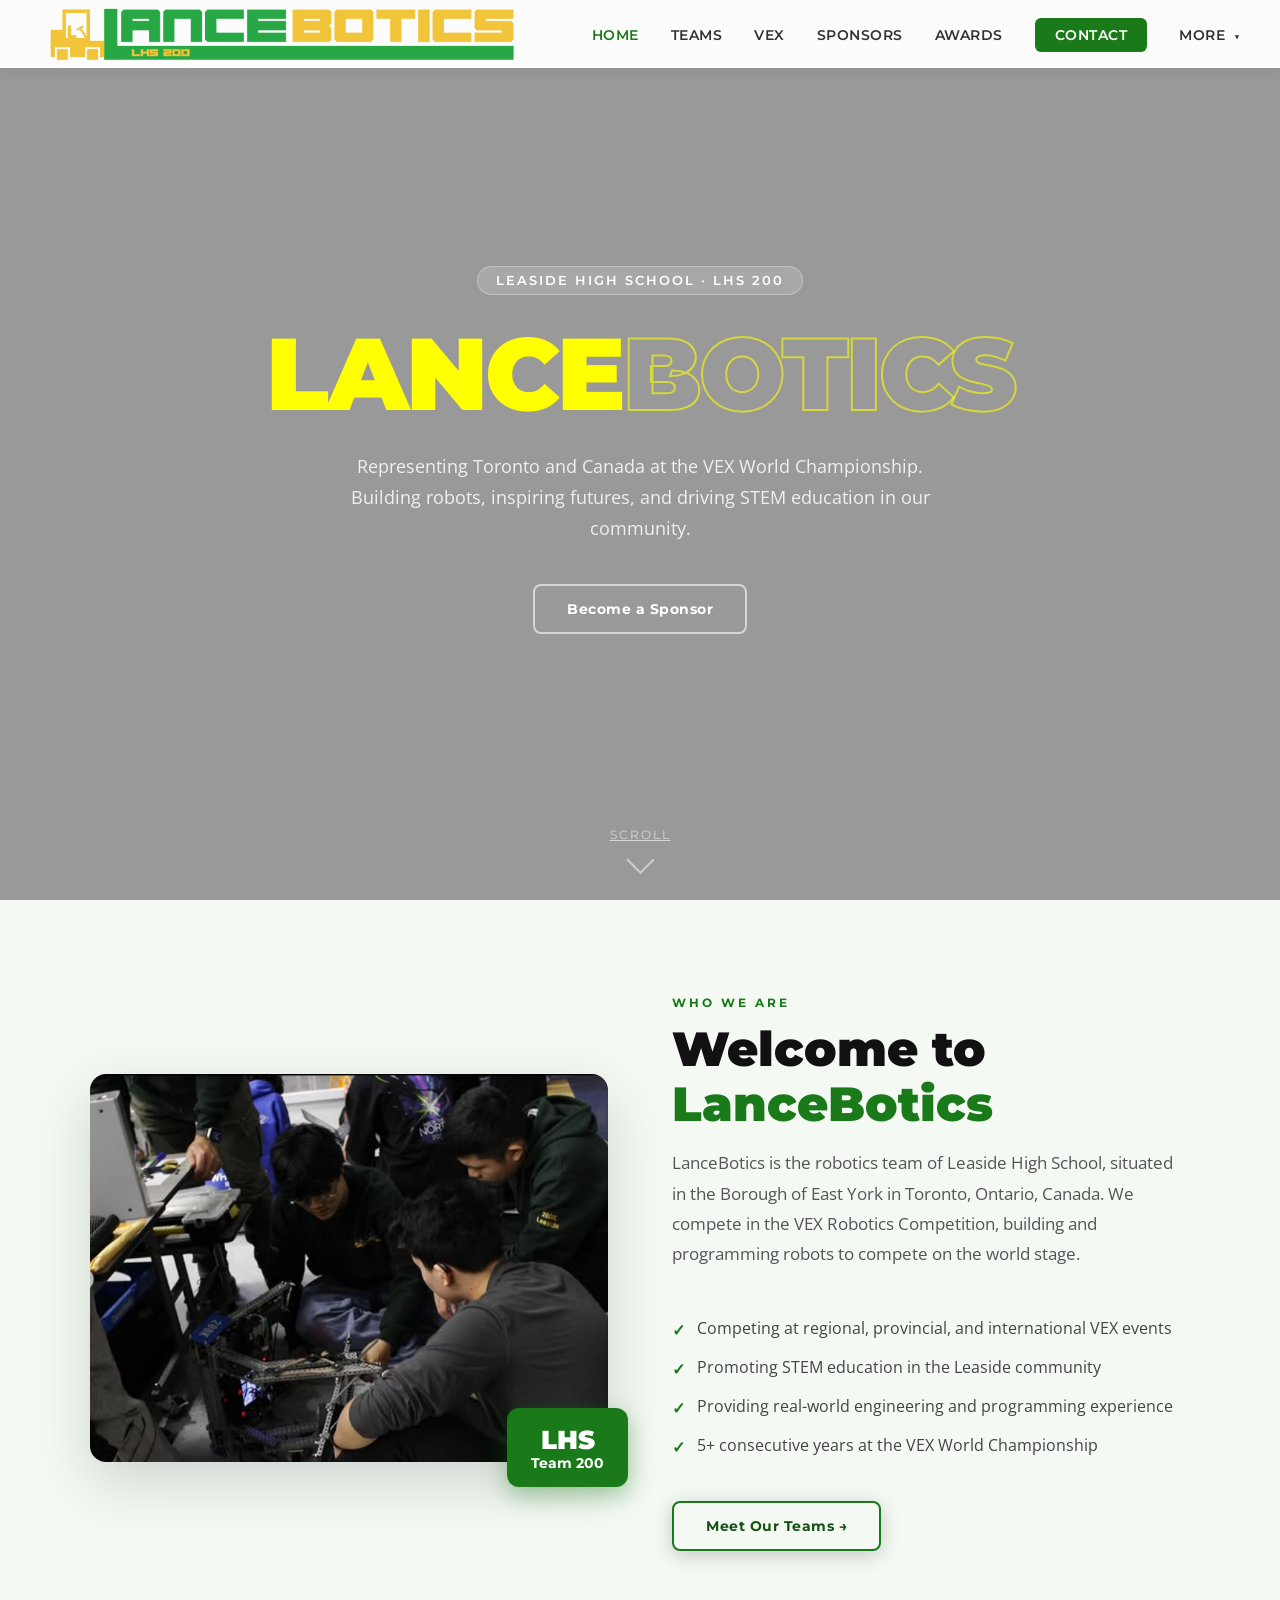
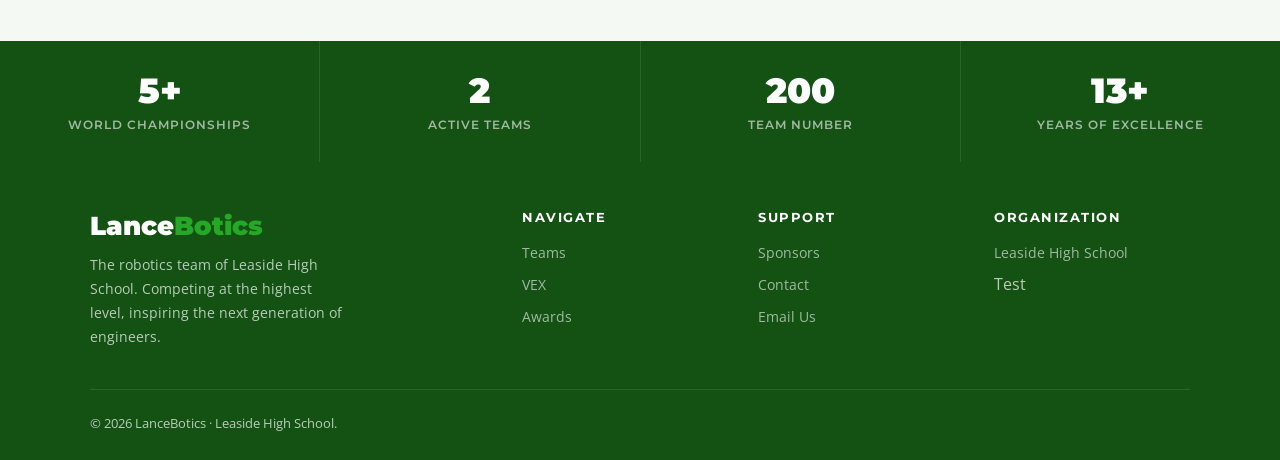
==== commit 13985898: "Added a video to the Homepage and worked on AA" ====
--- a/index.html
+++ b/index.html
@@ -13,6 +13,9 @@
 <! git add .
 git commit -m "Describe what you built or changed here"
 git push origin VTest
+
+
+
 >
 <!-- NAV -->
 <nav>
@@ -39,33 +42,37 @@
         <li><a href="html/History.html">History</a></li>
         <li><a href="html/AA.html">Archives</a></li>
       </ul>
-    </li>
+    </li> 
+   
   </ul>
 </nav>
 
 
-<!-- HERO -->
-<section id="hero">
-  <div class="hero-content">
+<div class="video-background-container">
+  <!-- The Video element -->
+  <video autoplay loop muted playsinline class="background-video">
+    <source src="media/Test.mp4" type="video/mp4">
+    Your browser does not support the video tag.
+  </video>
+
+  <!-- Content that goes on top -->
+  <div class="content-overlay">
     <div class="hero-badge">Leaside High School · LHS 200</div>
-
     <h1 class="hero-title">Lance<span>Botics</span></h1>
-
     <p class="hero-sub">
       Representing Toronto and Canada at the VEX World Championship. Building robots, inspiring futures, and driving STEM education in our community.
     </p>
-
     <div class="hero-buttons">
  
-      <a href="sponsors.html" class="btn-outline">Become a Sponsor</a>
+      <a href="html/sponsors.html" class="btn-outline">Become a Sponsor</a>
+      
     </div>
-  </div>
-
-  <a href="#about" class="hero-scroll">
+    <a href="#about" class="hero-scroll">
     <span>Scroll</span>
     <div class="scroll-arrow"></div>
   </a>
-</section>
+  </div>
+</div>
 
 
 
@@ -142,17 +149,17 @@
         <h4>Navigate</h4>
         <ul>
 
-          <li><a href="teams.html">Teams</a></li>
-          <li><a href="vex.html">VEX</a></li>
-             <li><a href="Awards.html">Awards</a></li>
+          <li><a href="html/teams.html">Teams</a></li>
+          <li><a href="html/vex.html">VEX</a></li>
+             <li><a href="html/Awards.html">Awards</a></li>
         </ul>
       </div>
 
       <div class="footer-col">
         <h4>Support</h4>
         <ul>
-          <li><a href="sponsors.html">Sponsors</a></li>
-          <li><a href="contact.html">Contact</a></li>
+          <li><a href="html/sponsors.html">Sponsors</a></li>
+          <li><a href="html/contact.html">Contact</a></li>
           <li><a href="mailto:LanceBotics@gmail.com">Email Us</a></li>
         </ul>
       </div>
--- a/style.css
+++ b/style.css
@@ -1504,4 +1504,36 @@
 /* The magic step: Shows the dropdown box when hovering over the menu element */
 .dropdown:hover .dropdown-content {
   display: block;
-}+}
+/* Container must have a position context */
+.video-background-container {
+  position: relative;
+  width: 100%;
+  height: 100vh; /* Fills the whole screen */
+  overflow: hidden;
+}
+
+/* Make the video behave like background-size: cover */
+.background-video {
+  position: absolute;
+  top: 0;
+  left: 0;
+  width: 100%;
+  height: 100%;
+  object-fit: cover; /* Crucial: stretches/crops video without losing aspect ratio */
+  z-index: -1; /* Pushes the video behind everything else */
+}
+
+/* Ensure content sits beautifully on top */
+.content-overlay {
+  position: relative;
+  z-index: 1; /* Keeps text above the video */
+  display: flex;
+  flex-direction: column;
+  justify-content: center;
+  align-items: center;
+  height: 100%;
+  color: white;
+  text-align: center;
+  background: rgba(0, 0, 0, 0.4); /* Optional dark overlay to read text better */
+}
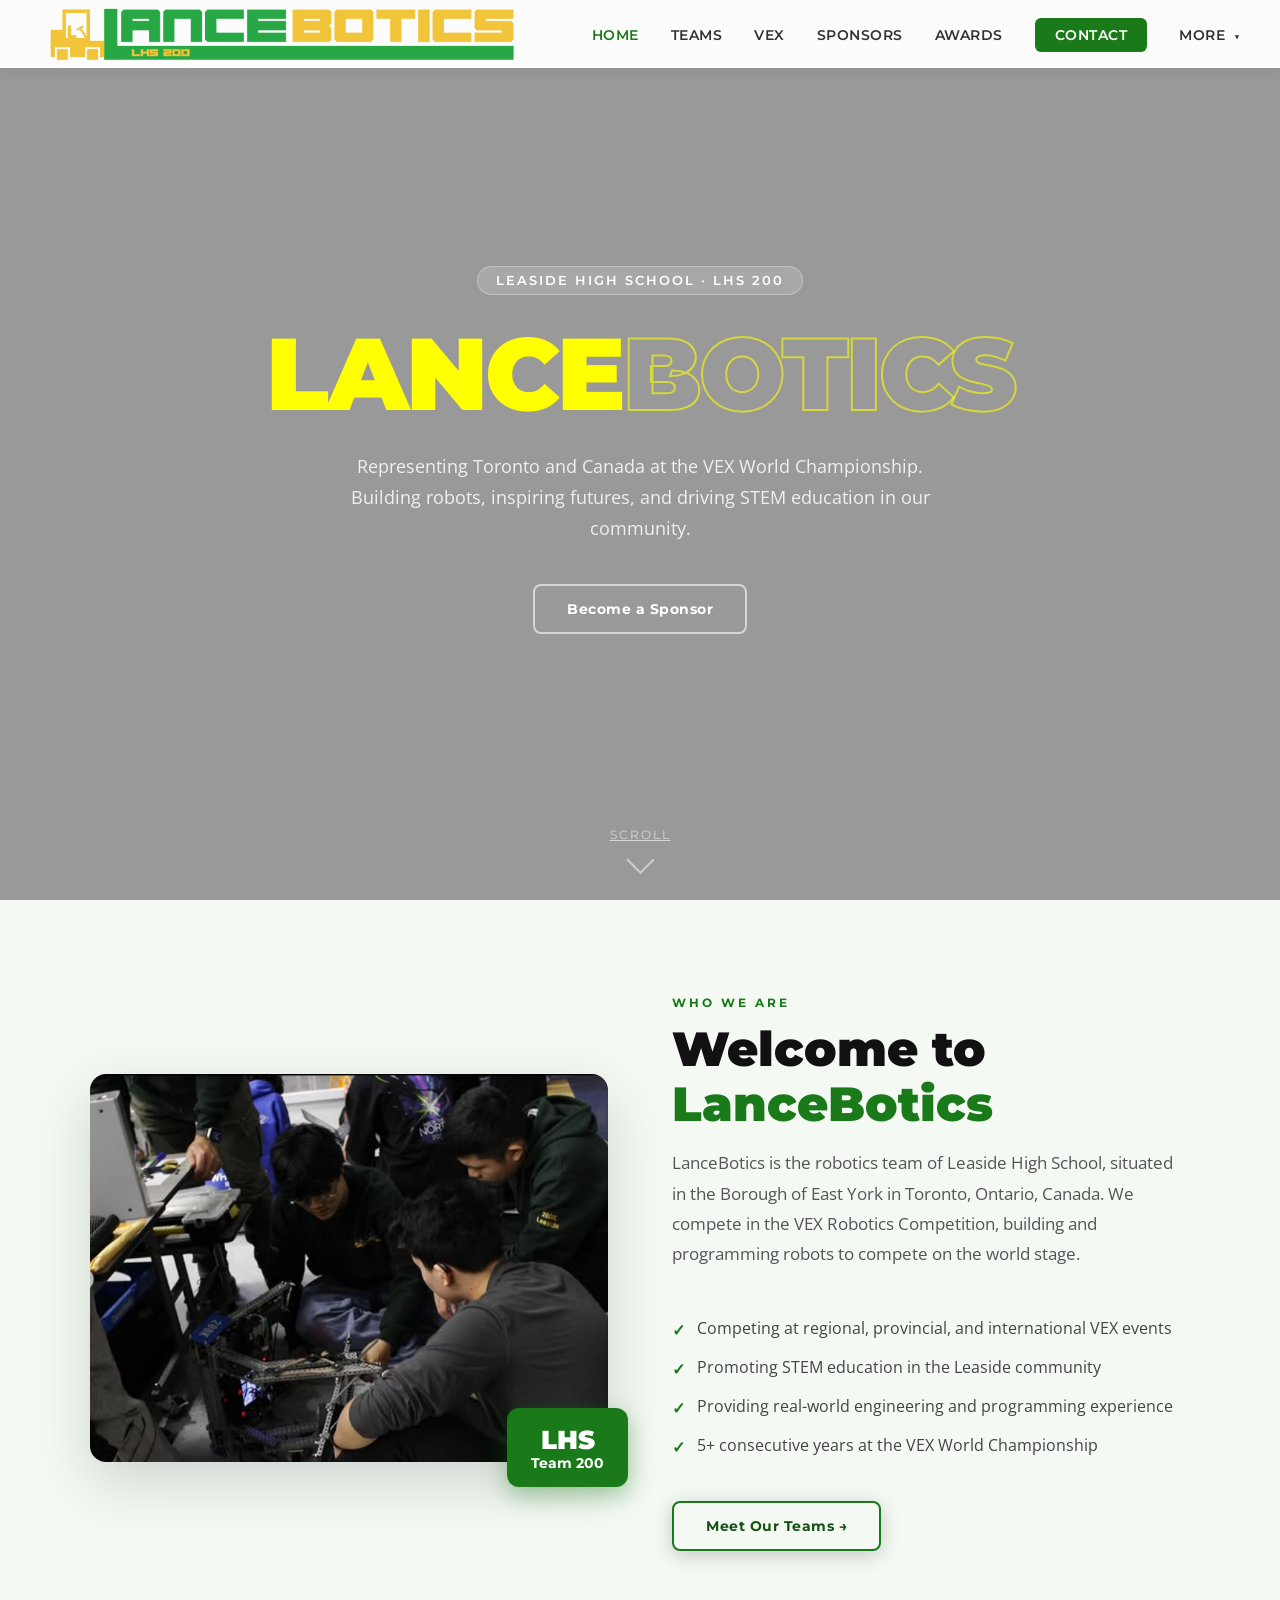
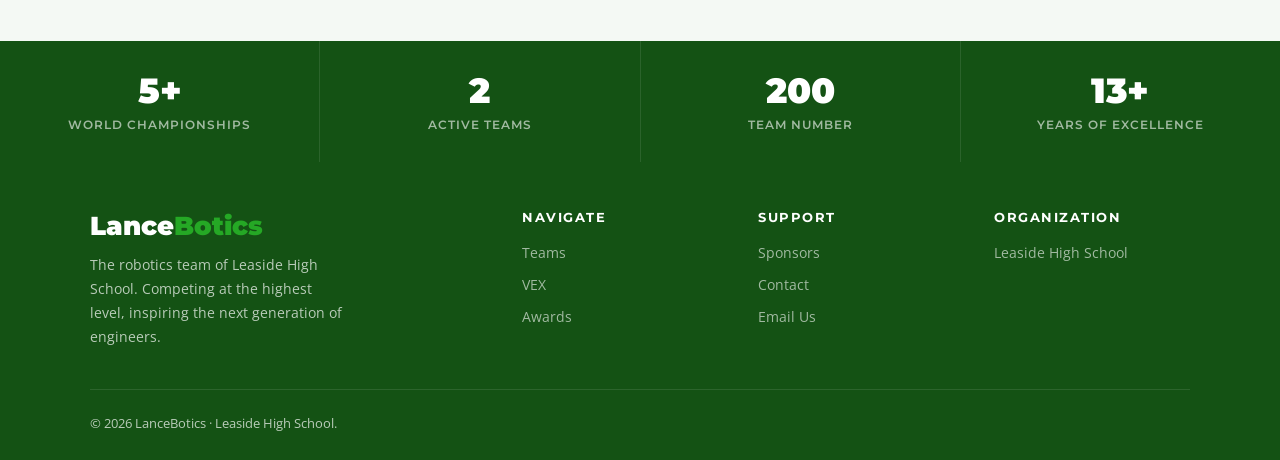
==== commit afd609de: "I love this website" ====
--- a/index.html
+++ b/index.html
@@ -51,7 +51,7 @@
 <div class="video-background-container">
   <!-- The Video element -->
   <video autoplay loop muted playsinline class="background-video">
-    <source src="media/Test.mp4" type="video/mp4">
+    <source src="media/" type="video/mp4">
     Your browser does not support the video tag.
   </video>
 
@@ -81,7 +81,7 @@
   <div class="section-inner">
     <div class="about-grid">
       <div class="about-image-wrap">
-        <img src="Screenshot 2026-05-28 155803.png" alt="LanceBotics Team">
+        <img src="media/Screenshot 2026-05-28 155803.png" alt="LanceBotics Team">
         <div class="about-image-badge">
           <strong>LHS</strong>
           Team 200
@@ -168,7 +168,7 @@
         <h4>Organization</h4>
         <ul>
           <li><a href="https://schoolweb.tdsb.on.ca/leasidehs" target="_blank" rel="noopener noreferrer">Leaside High School</a></li>
-          <li><p>Test</p></li>
+         
         </ul>
       </div>
     </div>
--- a/style.css
+++ b/style.css
@@ -345,7 +345,8 @@
 
 /* ── TEAMS ── */
 #teams {
-  background: linear-gradient(180deg, #3ff73f 0%, #3ebd3e 100%);
+    background: linear-gradient(180deg, #3ff73f 0%, #3ebd3e 100%);
+
 }
 
 .teams-grid {
@@ -1537,3 +1538,10 @@
   text-align: center;
   background: rgba(0, 0, 0, 0.4); /* Optional dark overlay to read text better */
 }
+
+#imgRight {
+  display: flex;
+  margin: auto;
+  width: 50%;
+  
+}
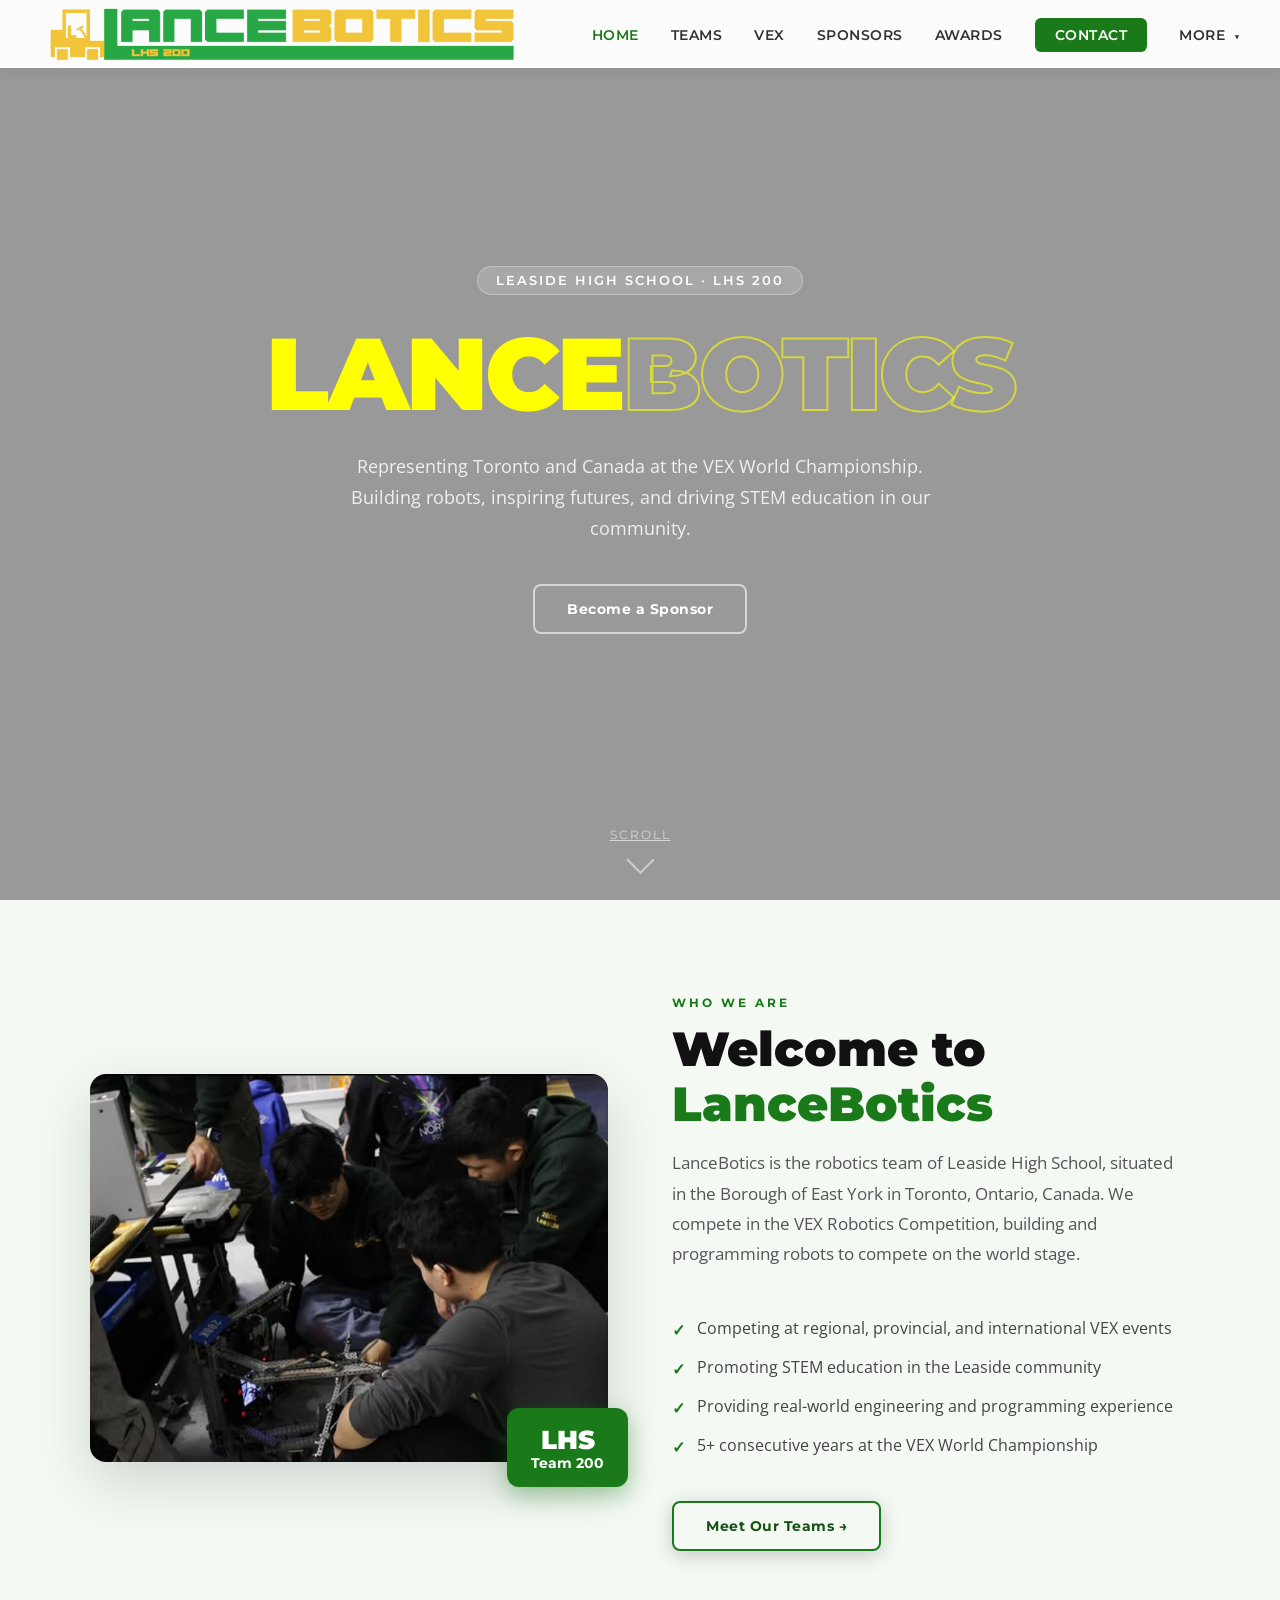
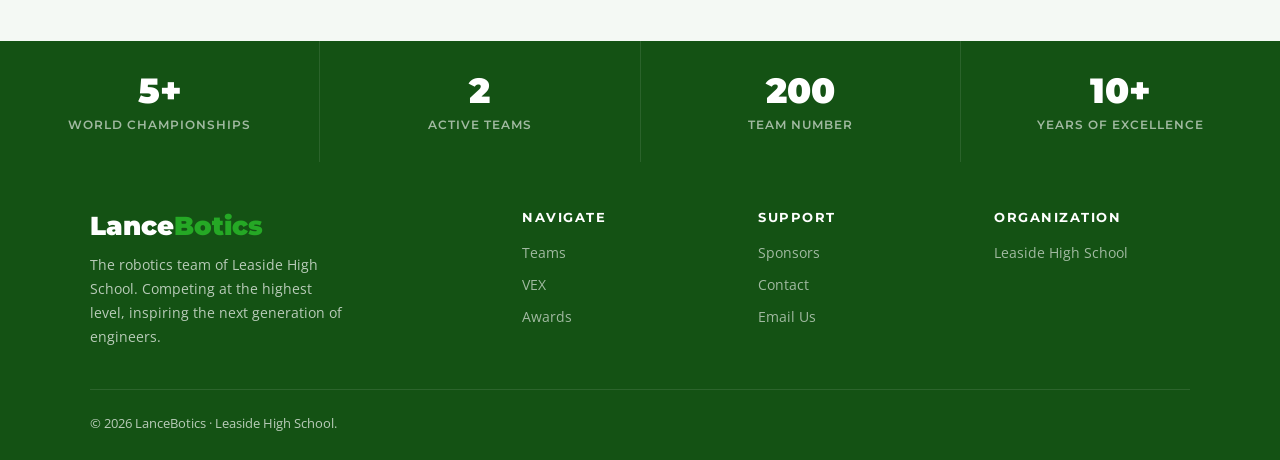
==== commit 15a88210: "Added more history files and learned css" ====
--- a/index.html
+++ b/index.html
@@ -13,9 +13,6 @@
 <! git add .
 git commit -m "Describe what you built or changed here"
 git push origin VTest
-
-
-
 >
 <!-- NAV -->
 <nav>
@@ -131,7 +128,7 @@
 
   
   <div class="stat-item">
-    <strong class="stat-number">13+</strong>
+    <strong class="stat-number">10+</strong>
     <span class="stat-label">Years of Excellence</span>
   </div>
 </div>
@@ -181,7 +178,6 @@
     </div>
   </div>
 </footer>
-
 <script src="script.js"></script>
 </body>
 </html>
--- a/style.css
+++ b/style.css
@@ -258,6 +258,7 @@
       color: #111;
       margin-bottom: 16px;
     }
+    
 
     .section-title span { color: var(--green); }
 
@@ -268,6 +269,9 @@
       max-width: 560px;
       margin-bottom: 48px;
     }
+
+   
+
 
     /* ── ABOUT ── */
     #about { background: var(--off-white); }
@@ -430,7 +434,11 @@
   object-fit: cover;
   aspect-ratio: 4/3;
   box-shadow: 0 20px 60px rgba(0,0,0,0.15);
-}
+ 
+ 
+}
+
+
 
 .team-number {
   font-family: 'Montserrat', sans-serif;
@@ -1539,9 +1547,18 @@
   background: rgba(0, 0, 0, 0.4); /* Optional dark overlay to read text better */
 }
 
-#imgRight {
-  display: flex;
-  margin: auto;
-  width: 50%;
-  
+
+/* Previous Seasons Section */
+
+
+.previous-season-title {
+  font-size: clamp(2rem, 2vw, 4rem);
+  font-weight: 600;
+  margin-bottom: 24px;
+}
+.previous-season-desc2 {
+  font-size: 1.05rem;
+  color:rgb(128, 128, 128);
+  line-height:1.8;
+  margin-bottom: 24px;
 }
